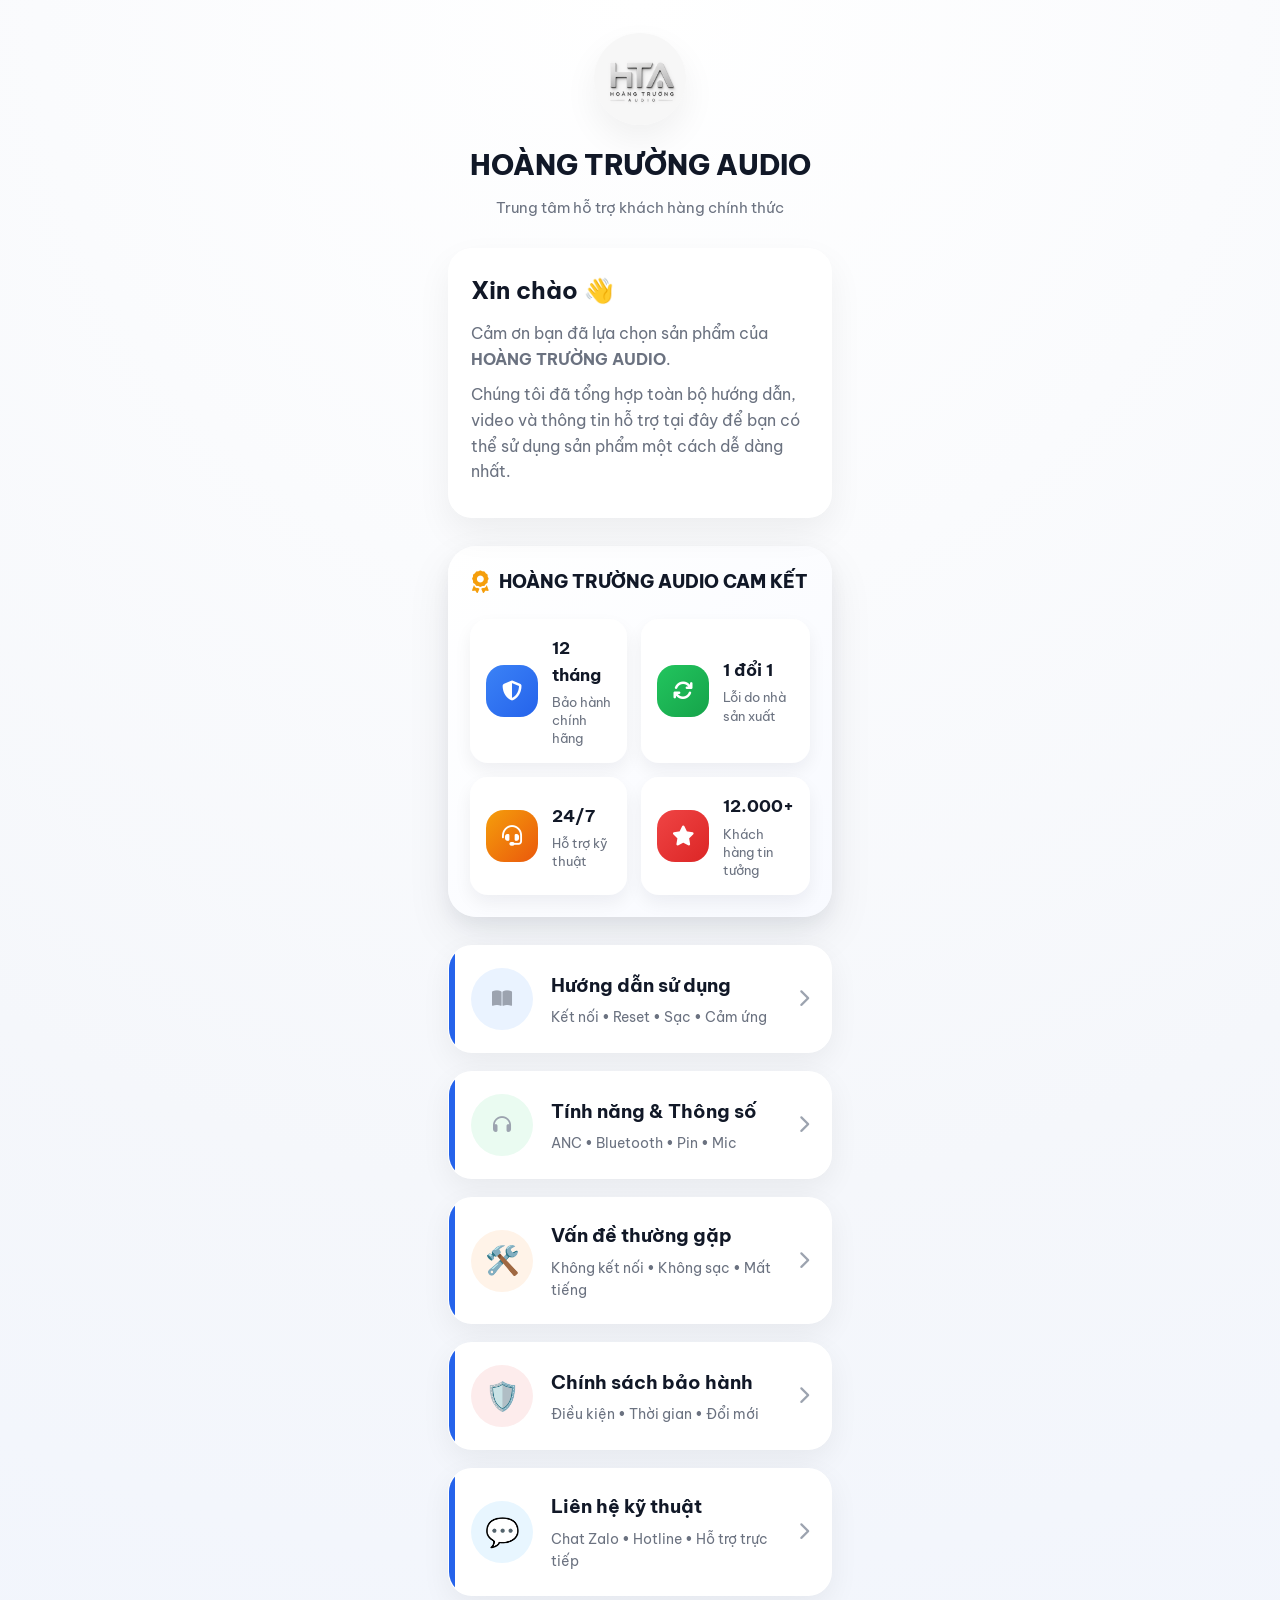
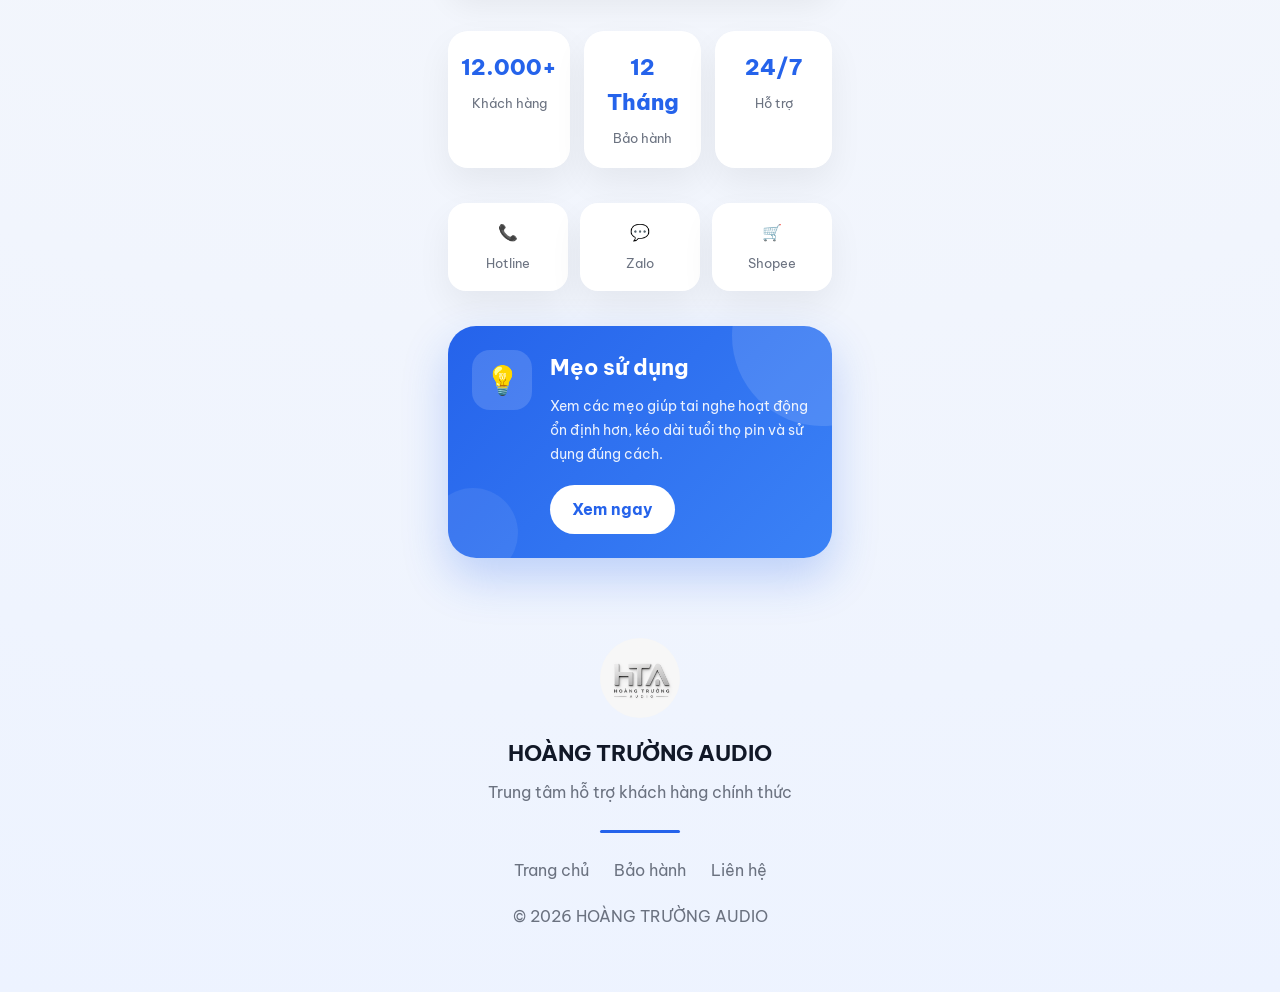
==== index.html @ 7b1fb477 "Add files via upload" ====
<!DOCTYPE html>
<html lang="vi">

<head>

    <meta charset="UTF-8">

    <meta name="viewport" content="width=device-width, initial-scale=1.0">

    <title>HOÀNG TRƯỜNG AUDIO | Trung tâm hỗ trợ khách hàng</title>

    <meta name="description"
        content="Trung tâm hỗ trợ chính thức của HOÀNG TRƯỜNG AUDIO. Hướng dẫn sử dụng, khắc phục sự cố, bảo hành và liên hệ kỹ thuật.">

    <meta name="theme-color" content="#2563EB">

    <!-- Google Font -->

    <link rel="preconnect" href="https://fonts.googleapis.com">

    <link rel="preconnect" href="https://fonts.gstatic.com" crossorigin>

    <link href="https://fonts.googleapis.com/css2?family=Be+Vietnam+Pro:wght@300;400;500;600;700;800&display=swap"
        rel="stylesheet">

    <!-- Font Awesome -->

    <link rel="stylesheet"
        href="https://cdnjs.cloudflare.com/ajax/libs/font-awesome/6.7.2/css/all.min.css">

    <!-- CSS -->

    <link rel="stylesheet" href="assets/css/style.css">

</head>

<body>

<div class="container">

<!-- ===========================
        HEADER
=========================== -->

<header class="hero">

    <div class="logo">

        <img src="assets/images/logo.png"
            alt="HOÀNG TRƯỜNG AUDIO">

    </div>

    <h1>

        HOÀNG TRƯỜNG AUDIO

    </h1>

    <p>

        Trung tâm hỗ trợ khách hàng chính thức

    </p>

</header>

<!-- ===========================
        WELCOME
=========================== -->

<section class="welcome">

    <h2>

        Xin chào 👋

    </h2>

    <p>

        Cảm ơn bạn đã lựa chọn sản phẩm của
        <strong>HOÀNG TRƯỜNG AUDIO</strong>.

    </p>

    <p>

        Chúng tôi đã tổng hợp toàn bộ hướng dẫn,
        video và thông tin hỗ trợ tại đây để
        bạn có thể sử dụng sản phẩm một cách
        dễ dàng nhất.

    </p>

</section>

<!-- ===========================
CAM KẾT DỊCH VỤ
=========================== -->

<section class="service-banner">

    <div class="service-title">

        <i class="fa-solid fa-award"></i>

        <span>HOÀNG TRƯỜNG AUDIO CAM KẾT</span>

    </div>

    <div class="service-grid">

        <div class="service-item">

            <div class="service-icon blue">

                <i class="fa-solid fa-shield-halved"></i>

            </div>

            <div>

                <h4>12 tháng</h4>

                <p>Bảo hành chính hãng</p>

            </div>

        </div>

        <div class="service-item">

            <div class="service-icon green">

                <i class="fa-solid fa-arrows-rotate"></i>

            </div>

            <div>

                <h4>1 đổi 1</h4>

                <p>Lỗi do nhà sản xuất</p>

            </div>

        </div>

        <div class="service-item">

            <div class="service-icon orange">

                <i class="fa-solid fa-headset"></i>

            </div>

            <div>

                <h4>24/7</h4>

                <p>Hỗ trợ kỹ thuật</p>

            </div>

        </div>

        <div class="service-item">

            <div class="service-icon red">

                <i class="fa-solid fa-star"></i>

            </div>

            <div>

                <h4>12.000+</h4>

                <p>Khách hàng tin tưởng</p>

            </div>

        </div>

    </div>

</section>

<!-- ===========================
        MENU
=========================== -->

<section class="menu">

    <a href="huong-dan.html" class="menu-card">

        <div class="menu-left">

            <div class="menu-icon blue">

                <i class="fa-solid fa-book-open"></i>

            </div>

            <div>

                <h3>

                    Hướng dẫn sử dụng

                </h3>

                <p>

                    Kết nối • Reset • Sạc • Cảm ứng

                </p>

            </div>

        </div>

        <i class="fa-solid fa-chevron-right"></i>

    </a>



    <a href="thong-so.html" class="menu-card">

        <div class="menu-left">

            <div class="menu-icon green">

                <i class="fa-solid fa-headphones"></i>

            </div>

            <div>

                <h3>

                    Tính năng & Thông số

                </h3>

                <p>

                    ANC • Bluetooth • Pin • Mic

                </p>

            </div>

        </div>

        <i class="fa-solid fa-chevron-right"></i>

    </a>
    <!-- ===========================
            MENU CARD 3
    =========================== -->

    <a href="van-de.html" class="menu-card">

        <div class="menu-left">

            <div class="menu-icon orange">

                🛠️

            </div>

            <div>

                <h3>

                    Vấn đề thường gặp

                </h3>

                <p>

                    Không kết nối • Không sạc • Mất tiếng

                </p>

            </div>

        </div>

        <i class="fa-solid fa-chevron-right"></i>

    </a>





    <!-- ===========================
            MENU CARD 4
    =========================== -->

    <a href="bao-hanh.html" class="menu-card">

        <div class="menu-left">

            <div class="menu-icon red">

                🛡️

            </div>

            <div>

                <h3>

                    Chính sách bảo hành

                </h3>

                <p>

                    Điều kiện • Thời gian • Đổi mới

                </p>

            </div>

        </div>

        <i class="fa-solid fa-chevron-right"></i>

    </a>





    <!-- ===========================
            MENU CARD 5
    =========================== -->

    <a href="lien-he.html" class="menu-card">

        <div class="menu-left">

            <div class="menu-icon zalo">

                💬

            </div>

            <div>

                <h3>

                    Liên hệ kỹ thuật

                </h3>

                <p>

                    Chat Zalo • Hotline • Hỗ trợ trực tiếp

                </p>

            </div>

        </div>

        <i class="fa-solid fa-chevron-right"></i>

    </a>

</section>





<!-- ===========================
        SERVICE
=========================== -->

<section class="service">

    <div class="service-card">

        <h2>

            12.000+

        </h2>

        <span>

            Khách hàng

        </span>

    </div>

    <div class="service-card">

        <h2>

            12 Tháng

        </h2>

        <span>

            Bảo hành

        </span>

    </div>

    <div class="service-card">

        <h2>

            24/7

        </h2>

        <span>

            Hỗ trợ

        </span>

    </div>

</section>





<!-- ===========================
        CONTACT BAR
=========================== -->

<section class="contact-bar">

    <a href="tel:0123456789">

        📞

        <span>

            Hotline

        </span>

    </a>

    <a href="#">

        💬

        <span>

            Zalo

        </span>

    </a>

    <a href="#">

        🛒

        <span>

            Shopee

        </span>

    </a>

</section>

<!-- ==========================================
        HỖ TRỢ NHANH
========================================== -->

<section class="tips">

    <div class="tips-box">

        <div class="tips-icon">
            💡
        </div>

        <div class="tips-content">

            <h3>Mẹo sử dụng</h3>

            <p>

                Xem các mẹo giúp tai nghe hoạt động ổn định hơn,
                kéo dài tuổi thọ pin và sử dụng đúng cách.

            </p>

            <a href="meo-su-dung.html" class="tips-button">

                Xem ngay

            </a>

        </div>

    </div>

</section>





<!-- ==========================================
        FOOTER
========================================== -->

<footer class="footer">

    <img src="assets/images/logo.png"
        alt="HOÀNG TRƯỜNG AUDIO">

    <h3>

        HOÀNG TRƯỜNG AUDIO

    </h3>

    <p>

        Trung tâm hỗ trợ khách hàng chính thức

    </p>

    <div class="footer-divider"></div>

    <div class="footer-links">

        <a href="index.html">

            Trang chủ

        </a>

        <a href="bao-hanh.html">

            Bảo hành

        </a>

        <a href="lien-he.html">

            Liên hệ

        </a>

    </div>

    <p class="copyright">

        © 2026 HOÀNG TRƯỜNG AUDIO

    </p>

</footer>

</div>

<script src="assets/js/app.js"></script>

</body>

</html>

<link rel="icon" href="assets/images/favicon.png">
---- assets/css/style.css ----
/*==================================================
HOANG TRUONG AUDIO SUPPORT CENTER
Version : 1.0
Author  : ChatGPT + Truong Manh
==================================================*/


/*==================================================
RESET
==================================================*/

*{
    margin:0;
    padding:0;
    box-sizing:border-box;
}

html{
    scroll-behavior:smooth;
}

body{

    font-family:"Be Vietnam Pro",sans-serif;

    background:#f5f7fb;

    color:#111827;

    line-height:1.6;

    overflow-x:hidden;

}


/*==================================================
VARIABLE
==================================================*/

:root{

    --primary:#2563EB;

    --success:#22C55E;

    --orange:#F97316;

    --danger:#EF4444;

    --text:#111827;

    --gray:#6B7280;

    --white:#ffffff;

    --bg:#F5F7FB;

    --radius:24px;

    --transition:.28s ease;

    --shadow:

        0 15px 35px rgba(0,0,0,.06);

}


/*==================================================
CONTAINER
==================================================*/

.container{

    width:100%;

    max-width:420px;

    margin:auto;

    padding:18px;

}


/*==================================================
LINK
==================================================*/

a{

    text-decoration:none;

    color:inherit;

}


/*==================================================
IMAGE
==================================================*/

img{

    width:100%;

    display:block;

}


/*==================================================
HEADER
==================================================*/

.hero{

    text-align:center;

    margin-top:15px;

    margin-bottom:28px;

}


.logo{

    width:92px;

    height:92px;

    margin:auto;

    margin-bottom:18px;

}

.logo img{

    border-radius:50%;

    box-shadow:var(--shadow);

}


.hero h1{

    font-size:28px;

    font-weight:800;

    color:#111827;

}


.hero p{

    color:var(--gray);

    margin-top:8px;

    font-size:15px;

}


/*==================================================
BANNER
==================================================*/

.banner{

    border-radius:28px;

    overflow:hidden;

    margin-bottom:30px;

    box-shadow:var(--shadow);

}

.banner img{

    transition:.45s;

}

.banner:hover img{

    transform:scale(1.03);

}


/*==================================================
WELCOME
==================================================*/

.welcome{

    background:#fff;

    padding:22px;

    border-radius:24px;

    margin-bottom:28px;

    box-shadow:var(--shadow);

}

.welcome h2{

    font-size:24px;

    margin-bottom:12px;

}

.welcome p{

    color:var(--gray);

    margin-bottom:10px;

}
/*==================================================
MENU
==================================================*/

.menu{

    display:flex;

    flex-direction:column;

    gap:18px;

    margin-bottom:35px;

}

/*==================================================
MENU CARD
==================================================*/

.menu-card{

    position:relative;

    display:flex;

    justify-content:space-between;

    align-items:center;

    padding:22px;

    background:var(--white);

    border-radius:24px;

    overflow:hidden;

    box-shadow:0 10px 30px rgba(0,0,0,.06);

    transition:all .28s ease;

    cursor:pointer;

}

/* Thanh màu bên trái */

.menu-card::before{

    content:"";

    position:absolute;

    left:0;

    top:0;

    width:6px;

    height:100%;

    background:var(--primary);

    transition:.3s;

}

/* Hiệu ứng ánh sáng chạy */

.menu-card::after{

    content:"";

    position:absolute;

    top:0;

    left:-120%;

    width:60%;

    height:100%;

    background:linear-gradient(
        120deg,
        transparent,
        rgba(255,255,255,.65),
        transparent
    );

    transition:.6s;

}

/* Hover Desktop */

.menu-card:hover{

    transform:translateY(-5px) scale(1.02);

    box-shadow:
        0 18px 45px rgba(37,99,235,.12);

}

/* Ánh sáng chạy */

.menu-card:hover::after{

    left:160%;

}

/* Mobile Click */

.menu-card:active{

    transform:scale(.97);

}

/*==================================================
LEFT
==================================================*/

.menu-left{

    display:flex;

    align-items:center;

    gap:18px;

}

/*==================================================
ICON
==================================================*/

.menu-icon{

    width:62px;

    height:62px;

    border-radius:50%;

    display:flex;

    justify-content:center;

    align-items:center;

    font-size:28px;

    transition:.3s;

    flex-shrink:0;

}

/* Zoom icon */

.menu-card:hover .menu-icon{

    transform:scale(1.15) rotate(8deg);

}

/*==================================================
ICON COLOR
==================================================*/

.blue{

    background:#EAF3FF;

}

.green{

    background:#EAFBF1;

}

.orange{

    background:#FFF3E8;

}

.red{

    background:#FDECEC;

}

.zalo{

    background:#E8F6FF;

}

/*==================================================
TEXT
==================================================*/

.menu-card h3{

    font-size:19px;

    font-weight:700;

    color:#111827;

    margin-bottom:6px;

}

.menu-card p{

    color:#6B7280;

    font-size:14px;

}

/*==================================================
ARROW
==================================================*/

.menu-card i{

    font-size:18px;

    color:#9CA3AF;

    transition:.3s;

}

/* Mũi tên chạy */

.menu-card:hover i{

    transform:translateX(6px);

    color:var(--primary);

}
/*==================================================
SERVICE
==================================================*/

.service{

    display:grid;

    grid-template-columns:repeat(3,1fr);

    gap:14px;

    margin:35px 0;

}

.service-card{

    background:var(--white);

    border-radius:20px;

    padding:18px 12px;

    text-align:center;

    box-shadow:var(--shadow);

    transition:.3s;

}

.service-card:hover{

    transform:translateY(-5px);

}

.service-card h2{

    color:var(--primary);

    font-size:22px;

    font-weight:800;

}

.service-card span{

    display:block;

    margin-top:8px;

    color:var(--gray);

    font-size:13px;

}


/*==================================================
CONTACT BAR
==================================================*/

.contact-bar{

    display:flex;

    gap:12px;

    margin-bottom:35px;

}

.contact-bar a{

    flex:1;

    background:#fff;

    border-radius:18px;

    padding:16px;

    display:flex;

    flex-direction:column;

    align-items:center;

    justify-content:center;

    gap:8px;

    box-shadow:var(--shadow);

    transition:.28s;

}

.contact-bar a:hover{

    transform:translateY(-5px);

    background:#f8fbff;

}

.contact-bar span{

    font-size:13px;

    color:var(--gray);

}


/*==================================================
TIPS
==================================================*/

.tips{

    margin-bottom:35px;

}

.tips-box{

    background:linear-gradient(135deg,#2563EB,#3B82F6);

    color:#fff;

    border-radius:28px;

    padding:24px;

    display:flex;

    align-items:flex-start;

    gap:18px;

    box-shadow:

    0 20px 45px rgba(37,99,235,.25);

}

.tips-icon{

    width:60px;

    height:60px;

    border-radius:18px;

    background:rgba(255,255,255,.15);

    display:flex;

    justify-content:center;

    align-items:center;

    font-size:28px;

    flex-shrink:0;

}

.tips-content h3{

    font-size:22px;

    margin-bottom:10px;

}

.tips-content p{

    opacity:.9;

    font-size:14px;

    line-height:1.7;

}

.tips-button{

    display:inline-block;

    margin-top:18px;

    background:#fff;

    color:#2563EB;

    padding:12px 22px;

    border-radius:999px;

    font-weight:700;

    transition:.3s;

}

.tips-button:hover{

    transform:scale(1.05);

}


/*==================================================
FOOTER
==================================================*/

.footer{

    text-align:center;

    padding:45px 0;

}

.footer img{

    width:80px;

    margin:auto;

    margin-bottom:18px;

    border-radius:50%;

}

.footer h3{

    font-size:22px;

    margin-bottom:8px;

}

.footer p{

    color:var(--gray);

}

.footer-divider{

    width:80px;

    height:3px;

    border-radius:99px;

    background:var(--primary);

    margin:25px auto;

}

.footer-links{

    display:flex;

    justify-content:center;

    gap:25px;

    margin-bottom:20px;

}

.footer-links a{

    color:var(--gray);

    transition:.3s;

}

.footer-links a:hover{

    color:var(--primary);

}
/*==================================================
PREMIUM UI
==================================================*/

/* Nền chuyển màu nhẹ */

body{

    background:
    radial-gradient(circle at top,#ffffff,#f5f7fb 45%,#edf3ff 100%);

}

/* Card nổi hơn */

.menu-card,
.service-card,
.contact-bar a,
.welcome{

    border:1px solid rgba(255,255,255,.8);

    backdrop-filter:blur(12px);

}

/* Card khi hover */

.menu-card:hover{

    background:#fbfdff;

}

/* Card thống kê */

.service-card:hover{

    transform:translateY(-6px) scale(1.03);

}

/* Tips */

.tips-box{

    overflow:hidden;

    position:relative;

}

.tips-box::before{

    content:"";

    position:absolute;

    width:180px;

    height:180px;

    right:-80px;

    top:-80px;

    background:rgba(255,255,255,.12);

    border-radius:50%;

}

.tips-box::after{

    content:"";

    position:absolute;

    width:90px;

    height:90px;

    left:-20px;

    bottom:-20px;

    background:rgba(255,255,255,.08);

    border-radius:50%;

}

/* ===================================================
   SERVICE BANNER
=================================================== */

.service-banner{

    margin:28px 0;

    padding:22px;

    border-radius:28px;

    background:linear-gradient(135deg,#ffffff,#F8FAFF);

    box-shadow:

        0 18px 45px rgba(15,23,42,.08),

        0 8px 18px rgba(15,23,42,.05);

}

.service-title{

    display:flex;

    align-items:center;

    justify-content:center;

    gap:10px;

    margin-bottom:22px;

    font-size:18px;

    font-weight:800;

    color:#111827;

}

.service-title i{

    color:#F59E0B;

    font-size:22px;

}

.service-grid{

    display:grid;

    grid-template-columns:repeat(2,1fr);

    gap:14px;

}

.service-item{

    display:flex;

    align-items:center;

    gap:14px;

    background:#fff;

    border-radius:18px;

    padding:16px;

    transition:.28s;

    cursor:pointer;

    box-shadow:

        0 8px 18px rgba(15,23,42,.06),

        inset 0 1px rgba(255,255,255,.9);

}

.service-item:hover{

    transform:translateY(-4px);

    box-shadow:

        0 18px 35px rgba(37,99,235,.15);

}

.service-item:active{

    transform:scale(.96);

}

.service-icon{

    width:52px;

    height:52px;

    border-radius:18px;

    display:flex;

    justify-content:center;

    align-items:center;

    color:#fff;

    font-size:20px;

    flex-shrink:0;

}

.service-icon.blue{

    background:linear-gradient(135deg,#3B82F6,#2563EB);

}

.service-icon.green{

    background:linear-gradient(135deg,#22C55E,#16A34A);

}

.service-icon.orange{

    background:linear-gradient(135deg,#F59E0B,#EA580C);

}

.service-icon.red{

    background:linear-gradient(135deg,#EF4444,#DC2626);

}

.service-item h4{

    font-size:17px;

    color:#111827;

    margin-bottom:4px;

    font-weight:700;

}

.service-item p{

    font-size:13px;

    color:#6B7280;

    line-height:1.4;

}
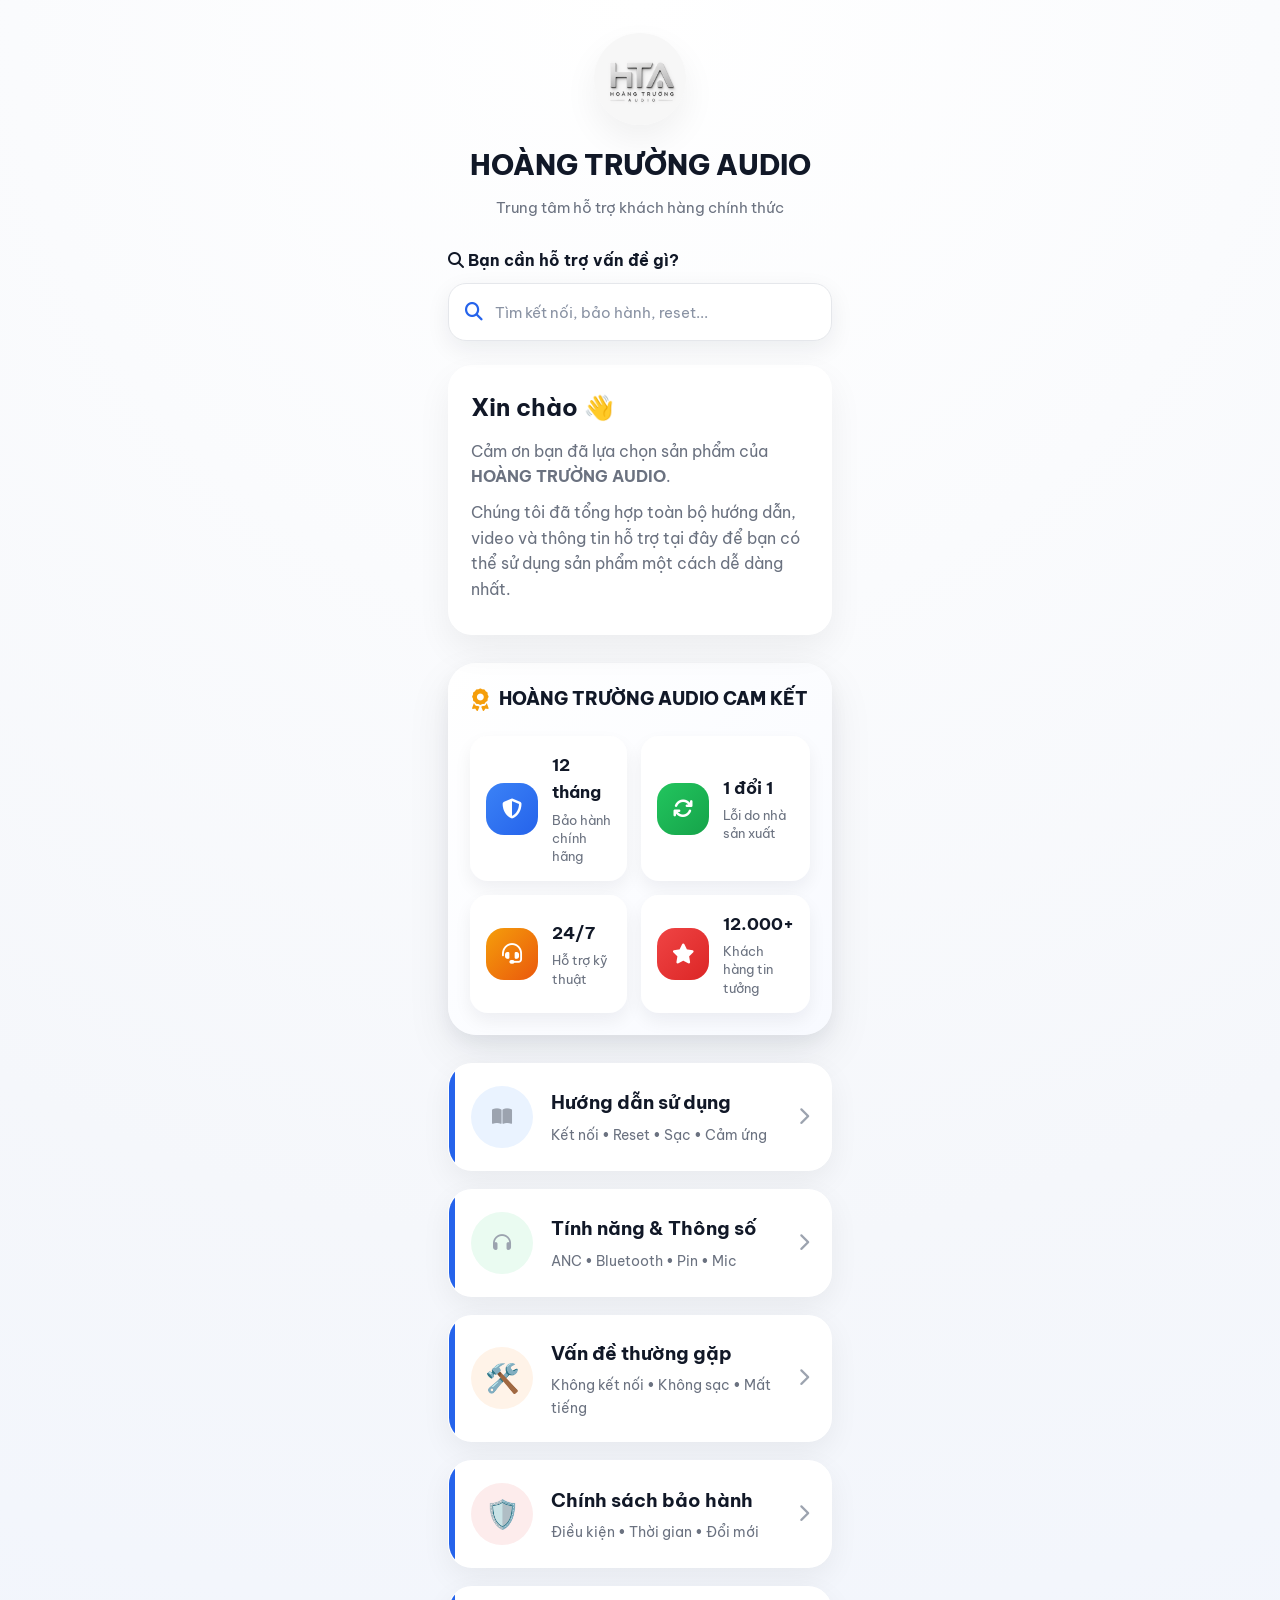
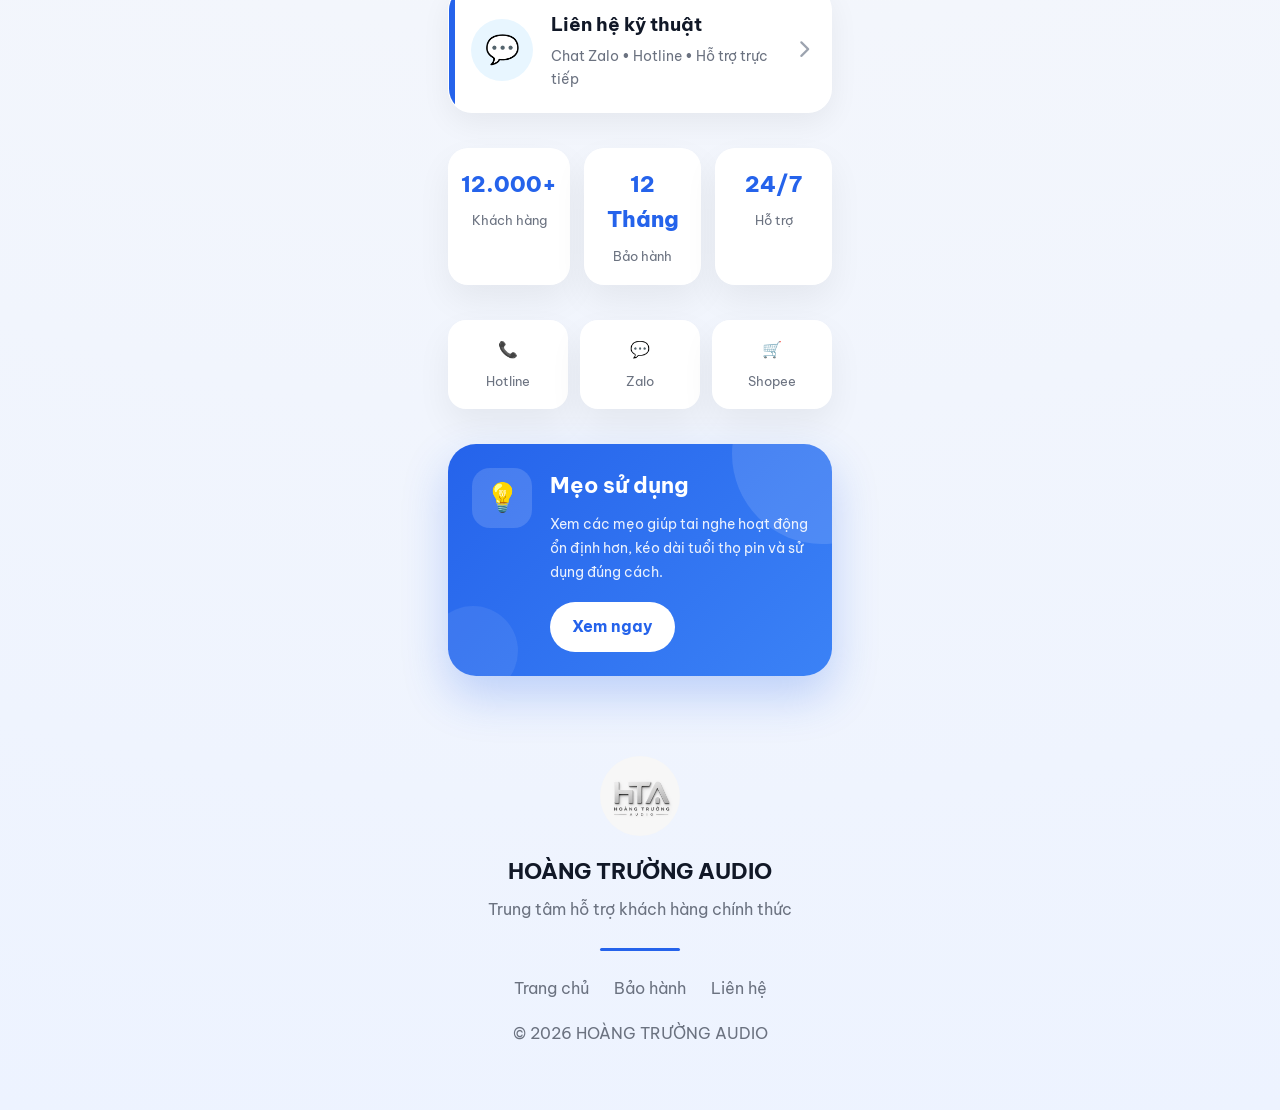
==== commit fb911565: "Update index.html" ====
--- a/index.html
+++ b/index.html
@@ -32,6 +32,29 @@
 
     <link rel="stylesheet" href="assets/css/style.css">
 
+
+    <!-- HTA SMART SEARCH: styles -->
+    <style>
+      .hta-search{position:relative;margin:20px 0 24px;z-index:30;text-align:left}
+      .hta-search label{display:block;font-size:16px;font-weight:700;color:#111827;margin:0 0 10px}
+      .hta-search-field{display:flex;align-items:center;gap:12px;background:#fff;border:1px solid #e5e7eb;border-radius:18px;padding:0 16px;box-shadow:0 8px 25px rgba(15,23,42,.07)}
+      .hta-search-field:focus-within{border-color:#2563eb;box-shadow:0 0 0 3px rgba(37,99,235,.12)}
+      .hta-search-field>i{color:#2563eb;font-size:18px}
+      #htaSearch{width:100%;min-width:0;height:56px;border:0;outline:0;background:transparent;font:inherit;font-size:15px;color:#111827}
+      #htaSearch::placeholder{color:#8992a3}
+      .hta-results{position:absolute;left:0;right:0;top:100%;margin-top:8px;max-height:340px;overflow:auto;background:#fff;border:1px solid #e5e7eb;border-radius:18px;box-shadow:0 18px 42px rgba(15,23,42,.16);padding:6px}
+      .hta-results[hidden]{display:none}
+      .hta-result{display:flex;align-items:center;gap:12px;padding:12px;border-radius:12px;text-decoration:none;color:#111827}
+      .hta-result:hover,.hta-result:focus-visible{background:#eff6ff;outline:none}
+      .hta-result>i{width:24px;text-align:center;color:#2563eb;font-size:18px;flex-shrink:0}
+      .hta-result-text{display:block;min-width:0;flex:1}
+      .hta-result-text strong{display:block;font-size:14px;font-weight:700;line-height:1.4}
+      .hta-result-text small{display:block;color:#64748b;font-size:12px;margin-top:3px;line-height:1.4}
+      .hta-empty{padding:15px;font-size:13px;color:#64748b;line-height:1.6}
+      @media(max-width:400px){.hta-search label{font-size:15px}#htaSearch{font-size:14px}}
+    </style>
+
+    <link rel="icon" href="assets/images/favicon.png">
 </head>
 
 <body>
@@ -68,6 +91,18 @@
 <!-- ===========================
         WELCOME
 =========================== -->
+
+
+<!-- HTA SMART SEARCH: start -->
+<section class="hta-search" role="search" aria-label="Tìm kiếm hỗ trợ">
+  <label for="htaSearch"><i class="fa-solid fa-magnifying-glass" aria-hidden="true"></i> Bạn cần hỗ trợ vấn đề gì?</label>
+  <div class="hta-search-field">
+    <i class="fa-solid fa-magnifying-glass" aria-hidden="true"></i>
+    <input id="htaSearch" type="search" placeholder="Tìm kết nối, bảo hành, reset..." autocomplete="off" aria-controls="htaResults" aria-expanded="false" />
+  </div>
+  <div id="htaResults" class="hta-results" hidden aria-label="Gợi ý tìm kiếm"></div>
+</section>
+<!-- HTA SMART SEARCH: end -->
 
 <section class="welcome">
 
@@ -580,8 +615,70 @@
 
 <script src="assets/js/app.js"></script>
 
+
+<!-- HTA SMART SEARCH: script -->
+<script>
+(function () {
+  'use strict';
+  const input = document.getElementById('htaSearch');
+  const results = document.getElementById('htaResults');
+  if (!input || !results) return;
+
+  // Các đường dẫn trang con giữ đúng theo menu của website hiện tại.
+  const entries = [
+    {title:'Hướng dẫn kết nối tai nghe',desc:'Kết nối iPhone, Android, Bluetooth',keywords:'ket noi bluetooth ghep doi iphone ios android tai nghe',url:'huong-dan.html',icon:'fa-headphones'},
+    {title:'Cách reset tai nghe',desc:'Khôi phục và ghép nối lại',keywords:'reset khoi phuc cai dat lai tai nghe',url:'huong-dan.html',icon:'fa-rotate'},
+    {title:'Hướng dẫn sạc tai nghe',desc:'Sạc pin và hộp sạc',keywords:'sac pin hop sac sac khong vao',url:'huong-dan.html',icon:'fa-battery-half'},
+    {title:'Hướng dẫn cảm ứng',desc:'Điều khiển và sử dụng tai nghe',keywords:'cam ung cham dieu khien nhac am luong',url:'huong-dan.html',icon:'fa-hand-pointer'},
+    {title:'Tính năng & Thông số',desc:'ANC, Bluetooth, pin, mic',keywords:'tinh nang thong so san pham anc bluetooth pin mic',url:'thong-so.html',icon:'fa-headphones'},
+    {title:'Vấn đề thường gặp',desc:'Không kết nối, không sạc, mất tiếng',keywords:'van de loi khong ket noi khong sac mat tieng',url:'van-de.html',icon:'fa-screwdriver-wrench'},
+    {title:'Chính sách bảo hành',desc:'Điều kiện, thời gian, đổi mới',keywords:'bao hanh doi tra doi moi loi san xuat',url:'bao-hanh.html',icon:'fa-shield-halved'},
+    {title:'Liên hệ kỹ thuật',desc:'Hotline, Zalo, hỗ trợ trực tiếp',keywords:'lien he ky thuat ho tro hotline zalo',url:'lien-he.html',icon:'fa-headset'},
+    {title:'Mẹo sử dụng tai nghe',desc:'Giữ pin bền và sử dụng ổn định',keywords:'meo su dung pin ben bao quan',url:'meo-su-dung.html',icon:'fa-lightbulb'},
+    {title:'Chat Zalo',desc:'Nhắn tin hỗ trợ khách hàng',keywords:'zalo chat nhan tin',url:'https://zalo.me/0985500095',icon:'fa-comments'},
+    {title:'Facebook Messenger',desc:'Nhắn tin với cửa hàng',keywords:'facebook messenger fanpage',url:'https://m.me/103209069168975',icon:'fa-comment-dots'},
+    {title:'Shopee',desc:'Ghé thăm cửa hàng',keywords:'shopee mua hang',url:'https://shopee.vn/shop/1524073190',icon:'fa-bag-shopping'},
+    {title:'TikTok',desc:'Xem video và cửa hàng',keywords:'tiktok shop video',url:'https://www.tiktok.com/@hoangtruongstore',icon:'fa-play'}
+  ];
+  function normalize(value) {
+    return value.toLocaleLowerCase('vi').normalize('NFD').replace(/[\u0300-\u036f]/g, '').replace(/đ/g, 'd').trim();
+  }
+  function close() { results.hidden = true; input.setAttribute('aria-expanded','false'); }
+  function render() {
+    const query = normalize(input.value);
+    results.replaceChildren();
+    if (!query) { close(); return; }
+    const matches = entries.filter(e => normalize(e.title+' '+e.desc+' '+e.keywords).includes(query)).slice(0,7);
+    if (!matches.length) {
+      const empty = document.createElement('div');
+      empty.className = 'hta-empty';
+      empty.textContent = 'Không tìm thấy nội dung phù hợp. Thử từ khóa khác hoặc liên hệ kỹ thuật.';
+      results.appendChild(empty);
+    }
+    matches.forEach(e => {
+      const a = document.createElement('a'); a.className='hta-result'; a.href=e.url;
+      if (e.url.startsWith('https://')) { a.target='_blank'; a.rel='noopener noreferrer'; }
+      const icon=document.createElement('i'); icon.className='fa-solid '+e.icon; icon.setAttribute('aria-hidden','true');
+      const content=document.createElement('span'); content.className='hta-result-text';
+      const title=document.createElement('strong'); title.textContent=e.title;
+      const desc=document.createElement('small'); desc.textContent=e.desc;
+      content.append(title,desc); a.append(icon,content); results.appendChild(a);
+    });
+    results.hidden=false; input.setAttribute('aria-expanded','true');
+  }
+  input.addEventListener('input',render);
+  input.addEventListener('keydown',event => {
+    if(event.key==='Escape') close();
+    if(event.key==='Enter' && !results.hidden) {
+      const first=results.querySelector('a');
+      if(first) { event.preventDefault(); first.click(); }
+    }
+  });
+  document.addEventListener('click',event => { if(!event.target.closest('.hta-search')) close(); });
+})();
+</script>
+
 </body>
 
 </html>
 
-<link rel="icon" href="assets/images/favicon.png">
